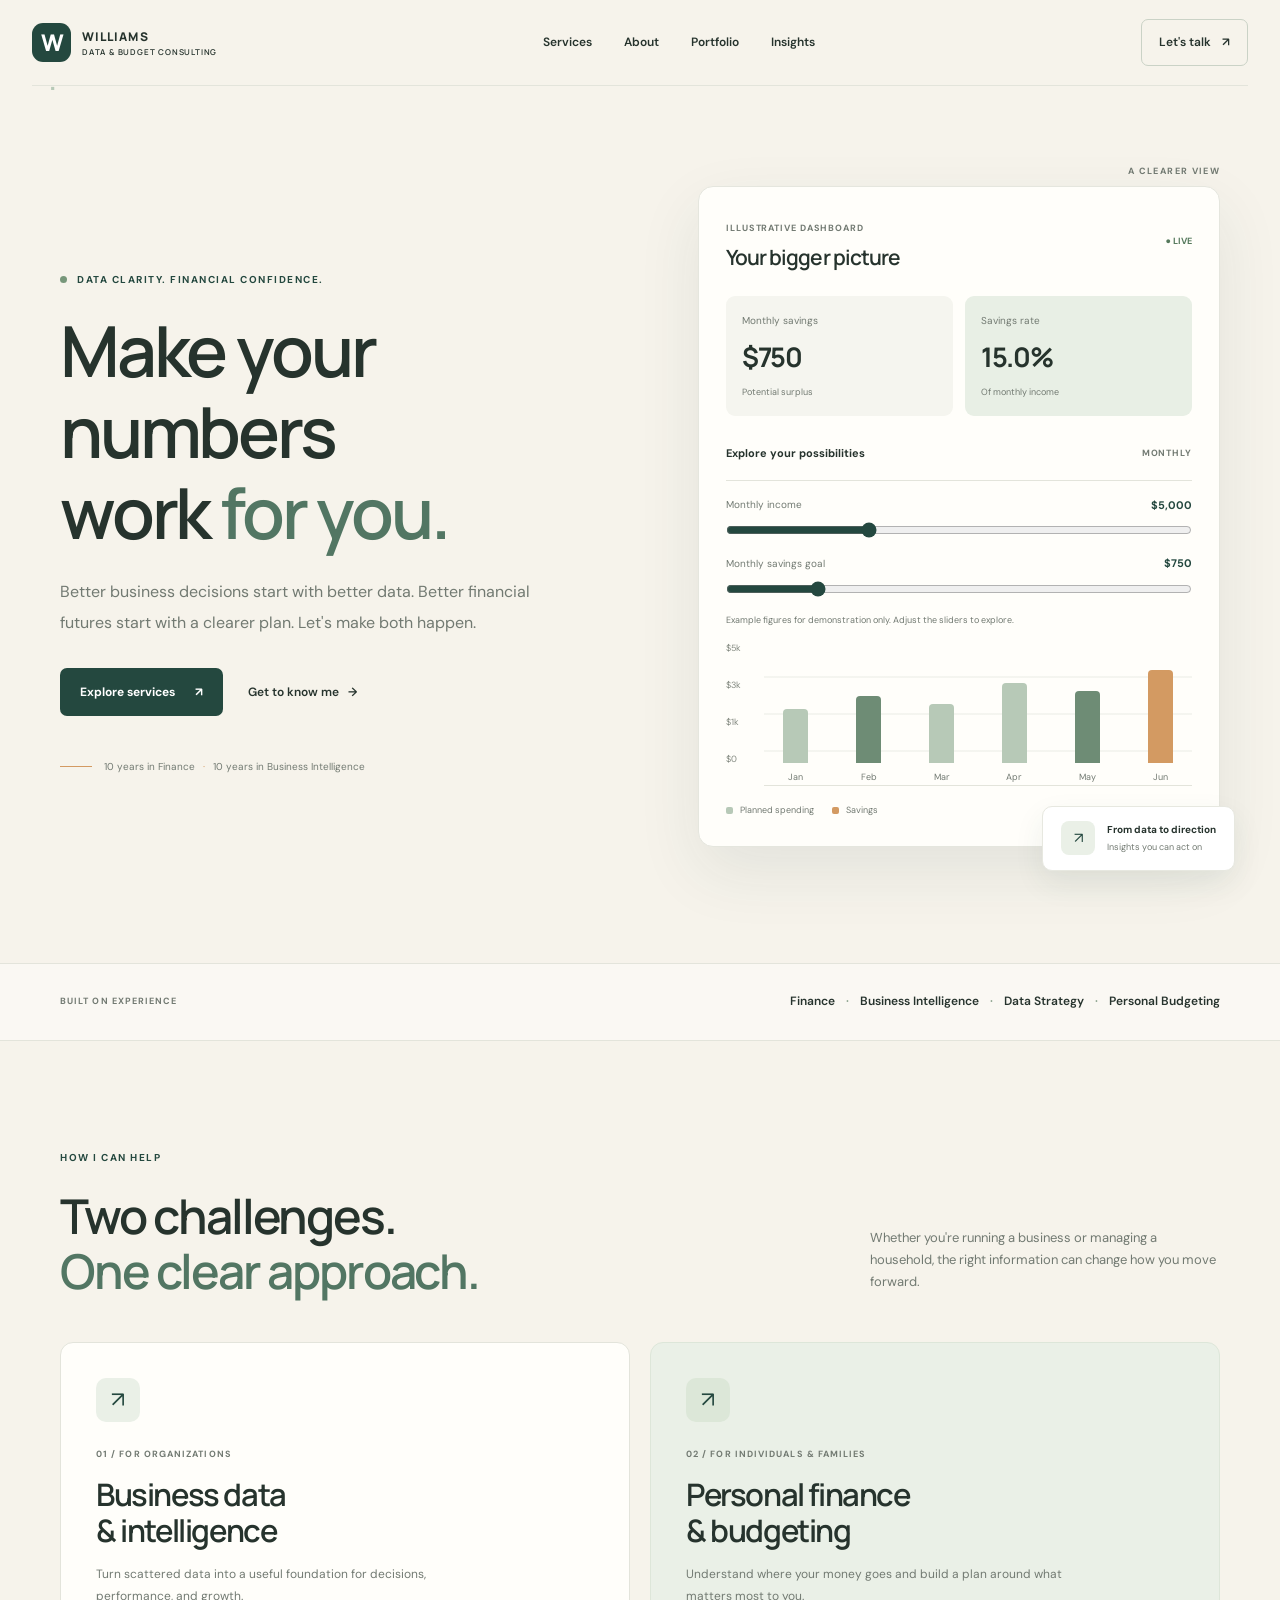
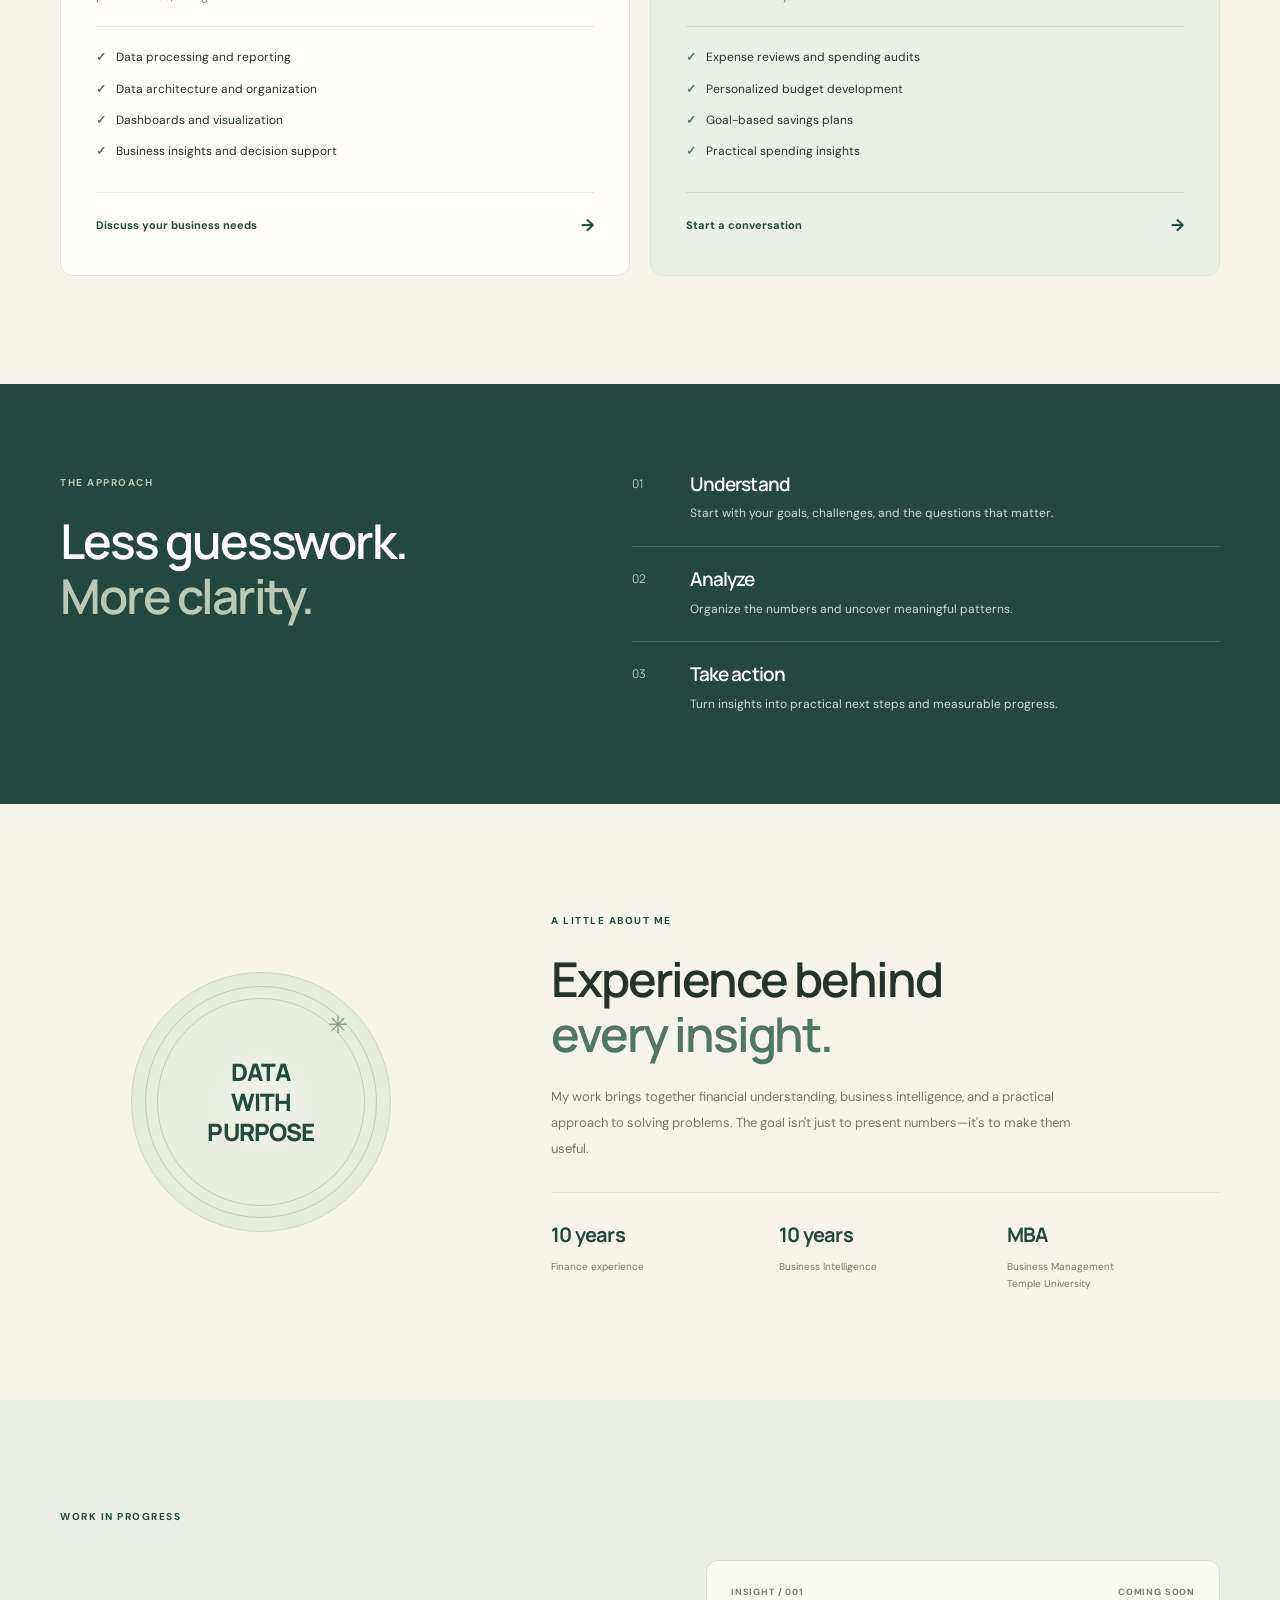
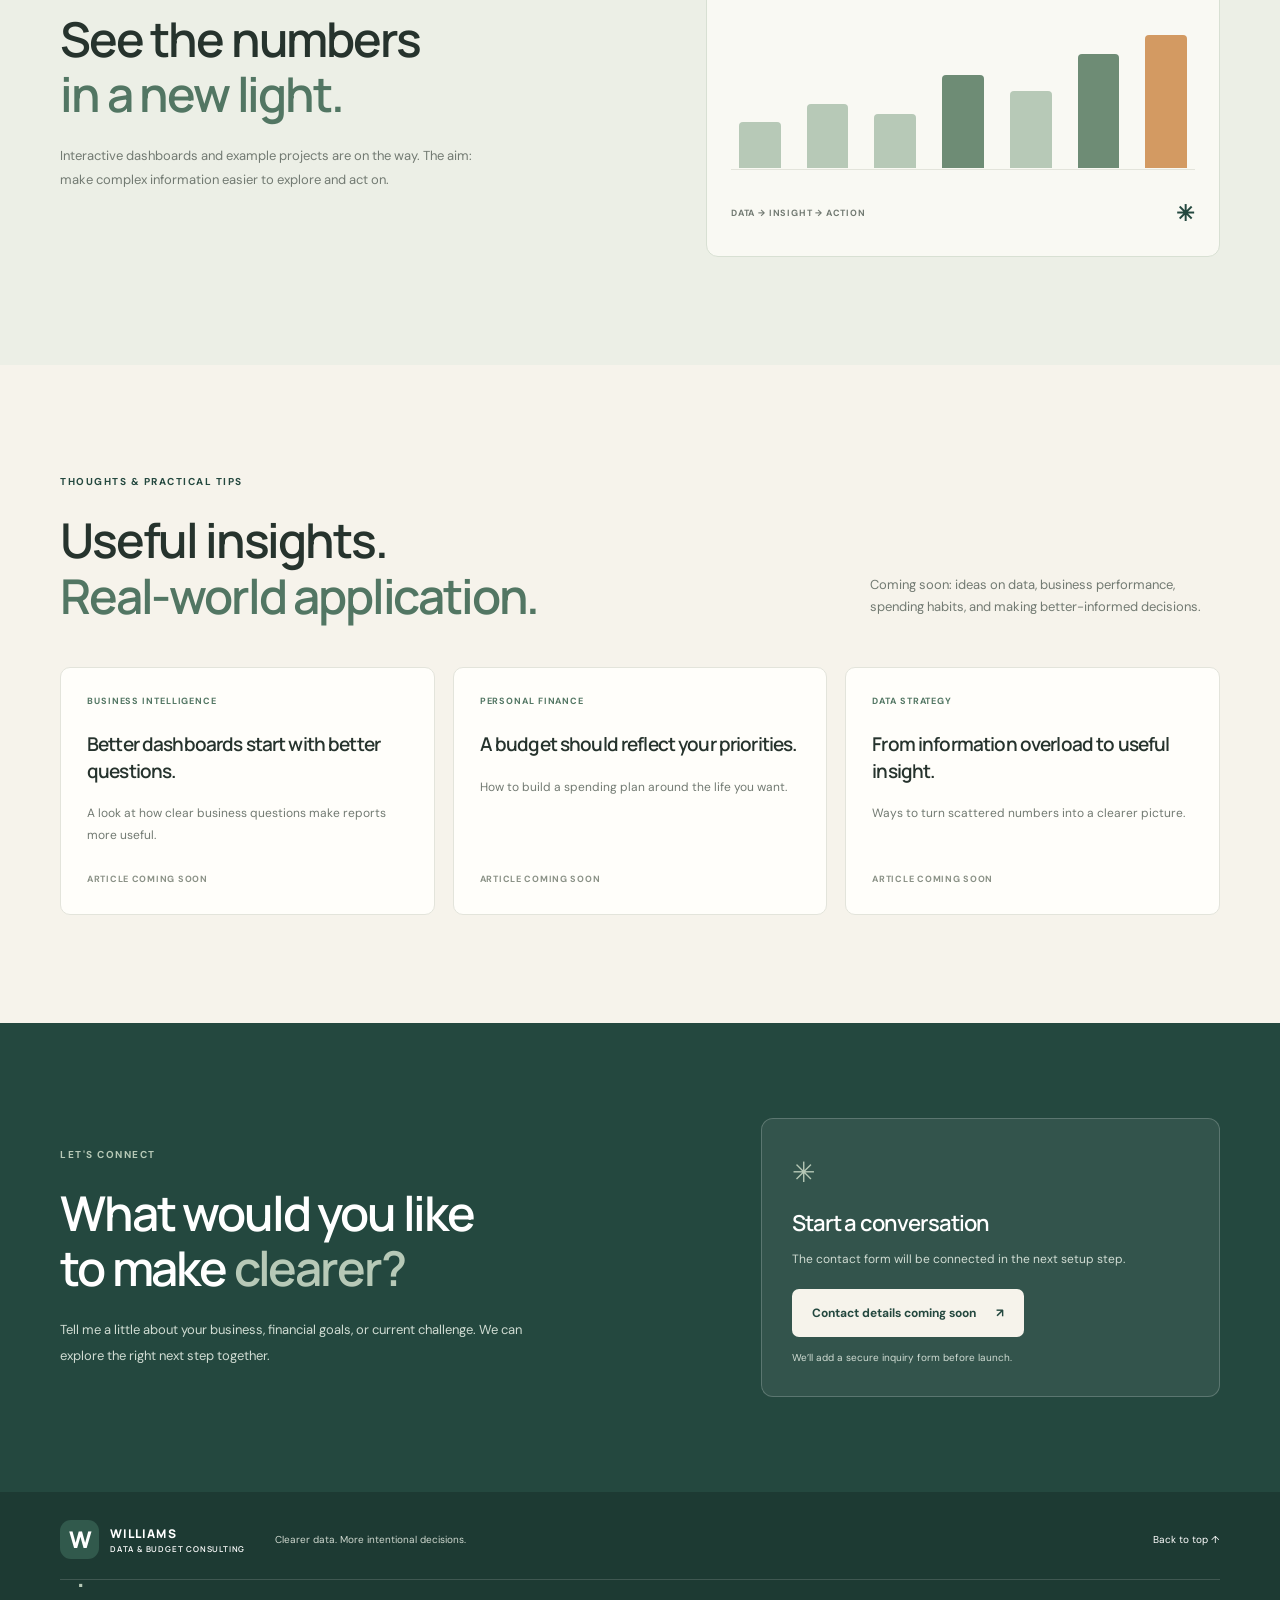
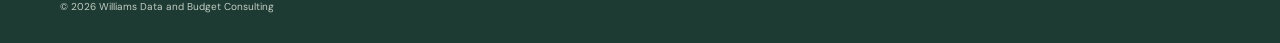
==== index.html @ 81a2f3aa "source repo import" ====
<!DOCTYPE html>
<html lang="en">
<head>
  <meta charset="UTF-8">
  <meta name="viewport" content="width=device-width, initial-scale=1.0">
  <meta name="description" content="Williams Data and Budget Consulting helps businesses turn data into better decisions and individuals build more intentional financial plans.">
  <title>Williams Data & Budget Consulting</title>
  <link rel="preconnect" href="https://fonts.googleapis.com">
  <link rel="preconnect" href="https://fonts.gstatic.com" crossorigin>
  <link href="https://fonts.googleapis.com/css2?family=DM+Sans:wght@400;500;600;700&family=Manrope:wght@400;500;600;700;800&display=swap" rel="stylesheet">
  <link rel="stylesheet" href="style.css">
  <script src="script.js" defer></script>
</head>
<body>
  <header class="site-header">
    <a class="brand" href="#home" aria-label="Williams Data and Budget Consulting home">
      <span class="brand-mark">W<span>.</span></span>
      <span class="brand-name">WILLIAMS <small>DATA & BUDGET CONSULTING</small></span>
    </a>

    <nav class="main-nav" aria-label="Main navigation">
      <a href="#services">Services</a>
      <a href="#about">About</a>
      <a href="#portfolio">Portfolio</a>
      <a href="#insights">Insights</a>
    </nav>

    <a class="nav-cta" href="#contact">Let's talk <span>↗</span></a>
  </header>

  <main>
    <section class="hero section-wrap" id="home">
      <div class="hero-copy">
        <div class="eyebrow"><span class="status-dot"></span> DATA CLARITY. FINANCIAL CONFIDENCE.</div>
        <h1>Make your numbers<br>work <span>for you.</span></h1>
        <p class="hero-description">
          Better business decisions start with better data.
          Better financial futures start with a clearer plan.
          Let's make both happen.
        </p>
        <div class="hero-actions">
          <a class="button button-primary" href="#services">Explore services <span>↗</span></a>
          <a class="text-link" href="#about">Get to know me <span>→</span></a>
        </div>
        <div class="hero-proof">
          <div class="proof-line"></div>
          <p>10 years in Finance <span>·</span> 10 years in Business Intelligence</p>
        </div>
      </div>

      <div class="hero-visual">
        <div class="visual-label">A CLEARER VIEW</div>
        <div class="dashboard-card">
          <div class="dashboard-top">
            <div>
              <span class="mini-label">ILLUSTRATIVE DASHBOARD</span>
              <h2>Your bigger picture</h2>
            </div>
            <span class="live-indicator">● LIVE</span>
          </div>

          <div class="metric-grid">
            <div class="metric">
              <span>Monthly savings</span>
              <strong id="savings-display">$750</strong>
              <small>Potential surplus</small>
            </div>
            <div class="metric metric-highlight">
              <span>Savings rate</span>
              <strong id="rate-display">15%</strong>
              <small>Of monthly income</small>
            </div>
          </div>

          <div class="chart-heading">
            <span>Explore your possibilities</span>
            <span class="chart-period">MONTHLY</span>
          </div>
          <div class="chart-area" aria-label="Illustrative monthly income allocation chart">
            <div class="chart-y-labels"><span>$5k</span><span>$3k</span><span>$1k</span><span>$0</span></div>
            <div class="chart-columns" id="chart-columns">
              <div class="chart-column"><span style="height:48%"></span><small>Jan</small></div>
              <div class="chart-column"><span style="height:62%"></span><small>Feb</small></div>
              <div class="chart-column"><span style="height:53%"></span><small>Mar</small></div>
              <div class="chart-column"><span style="height:77%"></span><small>Apr</small></div>
              <div class="chart-column"><span style="height:68%"></span><small>May</small></div>
              <div class="chart-column"><span style="height:91%"></span><small>Jun</small></div>
            </div>
          </div>

          <div class="dashboard-footer">
            <span><i class="legend-dot sage"></i> Planned spending</span>
            <span><i class="legend-dot amber"></i> Savings</span>
          </div>
        </div>
        <div class="floating-note"><span>↗</span><div><strong>From data to direction</strong><small>Insights you can act on</small></div></div>
      </div>
    </section>

    <section class="trust-strip">
      <div class="section-wrap trust-inner">
        <span>BUILT ON EXPERIENCE</span>
        <p>Finance <i>·</i> Business Intelligence <i>·</i> Data Strategy <i>·</i> Personal Budgeting</p>
      </div>
    </section>

    <section class="services section-wrap section-space" id="services">
      <div class="section-heading">
        <div>
          <div class="eyebrow">HOW I CAN HELP</div>
          <h2>Two challenges.<br><span>One clear approach.</span></h2>
        </div>
        <p>Whether you're running a business or managing a household, the right information can change how you move forward.</p>
      </div>

      <div class="service-grid">
        <article class="service-card business-card">
          <div class="service-icon">↗</div>
          <span class="card-kicker">01 / FOR ORGANIZATIONS</span>
          <h3>Business data<br>& intelligence</h3>
          <p>Turn scattered data into a useful foundation for decisions, performance, and growth.</p>
          <ul>
            <li>Data processing and reporting</li>
            <li>Data architecture and organization</li>
            <li>Dashboards and visualization</li>
            <li>Business insights and decision support</li>
          </ul>
          <a class="card-link" href="#contact">Discuss your business needs <span>→</span></a>
        </article>

        <article class="service-card personal-card">
          <div class="service-icon">↗</div>
          <span class="card-kicker">02 / FOR INDIVIDUALS & FAMILIES</span>
          <h3>Personal finance<br>& budgeting</h3>
          <p>Understand where your money goes and build a plan around what matters most to you.</p>
          <ul>
            <li>Expense reviews and spending audits</li>
            <li>Personalized budget development</li>
            <li>Goal-based savings plans</li>
            <li>Practical spending insights</li>
          </ul>
          <a class="card-link" href="#contact">Start a conversation <span>→</span></a>
        </article>
      </div>
    </section>

    <section class="approach-section">
      <div class="section-wrap approach-inner">
        <div>
          <div class="eyebrow">THE APPROACH</div>
          <h2>Less guesswork.<br><span>More clarity.</span></h2>
        </div>
        <div class="approach-steps">
          <div class="approach-step"><span>01</span><div><h3>Understand</h3><p>Start with your goals, challenges, and the questions that matter.</p></div></div>
          <div class="approach-step"><span>02</span><div><h3>Analyze</h3><p>Organize the numbers and uncover meaningful patterns.</p></div></div>
          <div class="approach-step"><span>03</span><div><h3>Take action</h3><p>Turn insights into practical next steps and measurable progress.</p></div></div>
        </div>
      </div>
    </section>

    <section class="about section-wrap section-space" id="about">
      <div class="about-stamp"><span>DATA<br>WITH<br>PURPOSE</span><i>✳</i></div>
      <div class="about-copy">
        <div class="eyebrow">A LITTLE ABOUT ME</div>
        <h2>Experience behind<br><span>every insight.</span></h2>
        <p>My work brings together financial understanding, business intelligence, and a practical approach to solving problems. The goal isn't just to present numbers—it's to make them useful.</p>
        <div class="credential-grid">
          <div><strong>10 years</strong><span>Finance experience</span></div>
          <div><strong>10 years</strong><span>Business Intelligence</span></div>
          <div><strong>MBA</strong><span>Business Management<br>Temple University</span></div>
        </div>
      </div>
    </section>

    <section class="portfolio section-wrap section-space" id="portfolio">
      <div class="eyebrow">WORK IN PROGRESS</div>
      <div class="portfolio-inner">
        <div><h2>See the numbers<br><span>in a new light.</span></h2><p>Interactive dashboards and example projects are on the way. The aim: make complex information easier to explore and act on.</p></div>
        <div class="portfolio-preview"><div class="preview-top"><span>INSIGHT / 001</span><span>COMING SOON</span></div><div class="preview-bars"><i></i><i></i><i></i><i></i><i></i><i></i><i></i></div><div class="preview-bottom"><span>DATA → INSIGHT → ACTION</span><span>✳</span></div></div>
      </div>
    </section>

    <section class="insights section-wrap section-space" id="insights">
      <div class="section-heading">
        <div><div class="eyebrow">THOUGHTS & PRACTICAL TIPS</div><h2>Useful insights.<br><span>Real-world application.</span></h2></div>
        <p>Coming soon: ideas on data, business performance, spending habits, and making better-informed decisions.</p>
      </div>
      <div class="insight-grid">
        <article><span>BUSINESS INTELLIGENCE</span><h3>Better dashboards start with better questions.</h3><p>A look at how clear business questions make reports more useful.</p><small>ARTICLE COMING SOON</small></article>
        <article><span>PERSONAL FINANCE</span><h3>A budget should reflect your priorities.</h3><p>How to build a spending plan around the life you want.</p><small>ARTICLE COMING SOON</small></article>
        <article><span>DATA STRATEGY</span><h3>From information overload to useful insight.</h3><p>Ways to turn scattered numbers into a clearer picture.</p><small>ARTICLE COMING SOON</small></article>
      </div>
    </section>

    <section class="contact-section" id="contact">
      <div class="section-wrap contact-inner">
        <div><div class="eyebrow">LET'S CONNECT</div><h2>What would you like<br>to make <span>clearer?</span></h2><p>Tell me a little about your business, financial goals, or current challenge. We can explore the right next step together.</p></div>
        <div class="contact-panel"><div class="contact-symbol">✳</div><h3>Start a conversation</h3><p>The contact form will be connected in the next setup step.</p><a class="button button-light" href="mailto:">Contact details coming soon <span>↗</span></a><small>We’ll add a secure inquiry form before launch.</small></div>
      </div>
    </section>
  </main>

  <footer class="site-footer">
    <a class="brand footer-brand" href="#home"><span class="brand-mark">W<span>.</span></span><span class="brand-name">WILLIAMS <small>DATA & BUDGET CONSULTING</small></span></a>
    <p>Clearer data. More intentional decisions.</p>
    <a href="#home">Back to top ↑</a>
    <small>© <span id="year"></span> Williams Data and Budget Consulting</small>
  </footer>
</body>
</html>
---- style.css ----
:root {
  --forest: #24483F;
  --ivory: #F6F3EB;
  --sage: #B7C9B7;
  --amber: #D39A62;
  --ink: #26332D;
  --muted: #727A72;
  --white: #FFFFFF;
  --line: #E3E4DB;
  --soft-sage: #EAF0E7;
  --font-body: "DM Sans", sans-serif;
  --font-heading: "Manrope", sans-serif;
}

* {
  box-sizing: border-box;
}

html {
  scroll-behavior: smooth;
  scroll-padding-top: 90px;
}

body {
  margin: 0;
  color: var(--ink);
  background: var(--ivory);
  font-family: var(--font-body);
  font-size: 15px;
  line-height: 1.7;
  -webkit-font-smoothing: antialiased;
}

a {
  color: inherit;
  text-decoration: none;
}

button, input, textarea {
  font: inherit;
}

a:focus-visible,
button:focus-visible {
  outline: 3px solid var(--amber);
  outline-offset: 4px;
}

.section-wrap {
  width: min(1160px, calc(100% - 64px));
  margin-inline: auto;
}

.section-space {
  padding-top: 108px;
  padding-bottom: 108px;
}

h1, h2, h3, p {
  margin-top: 0;
}

h1, h2, h3 {
  font-family: var(--font-heading);
  letter-spacing: -0.045em;
  line-height: 1.15;
}

h1 {
  font-size: clamp(46px, 5.5vw, 72px);
  font-weight: 600;
  margin-bottom: 24px;
}

h2 {
  font-size: clamp(34px, 4vw, 48px);
  font-weight: 600;
  margin-bottom: 22px;
}

h3 {
  font-size: 25px;
  font-weight: 600;
}

h1 span, h2 span {
  color: #527663;
}

.eyebrow {
  display: flex;
  align-items: center;
  gap: 10px;
  margin-bottom: 22px;
  color: var(--forest);
  font-size: 10px;
  font-weight: 700;
  letter-spacing: .15em;
}

.status-dot {
  width: 7px;
  height: 7px;
  border-radius: 50%;
  background: #77977A;
}

/* Header */

.site-header {
  width: min(1280px, calc(100% - 64px));
  min-height: 86px;
  margin: auto;
  display: flex;
  align-items: center;
  justify-content: space-between;
  gap: 24px;
  border-bottom: 1px solid var(--line);
}

.brand {
  display: inline-flex;
  align-items: center;
  gap: 11px;
  flex-shrink: 0;
}

.brand-mark {
  display: grid;
  place-items: center;
  width: 39px;
  height: 39px;
  background: var(--forest);
  border-radius: 11px;
  color: white;
  font-family: var(--font-heading);
  font-size: 23px;
  font-weight: 800;
  letter-spacing: -2px;
}

.brand-mark span {
  color: var(--sage);
}

.brand-name {
  display: block;
  font-family: var(--font-heading);
  font-size: 12px;
  font-weight: 800;
  letter-spacing: .09em;
  line-height: 1.6;
}

.brand-name small {
  display: block;
  font-size: 8px;
  font-weight: 600;
  letter-spacing: .1em;
}

.main-nav {
  display: flex;
  align-items: center;
  gap: 32px;
}

.main-nav a,
.nav-cta {
  font-size: 12px;
  font-weight: 600;
  transition: color .2s ease;
}

.main-nav a:hover,
.text-link:hover {
  color: #527663;
}

.nav-cta {
  padding: 12px 17px;
  border: 1px solid #CAD2C6;
  border-radius: 7px;
  white-space: nowrap;
}

.nav-cta span {
  margin-left: 8px;
}

/* Hero */

.hero {
  display: grid;
  grid-template-columns: 1fr 1fr;
  align-items: center;
  gap: 72px;
  padding-top: 78px;
  padding-bottom: 92px;
}

.hero-copy {
  padding-top: 12px;
}

.hero-description {
  max-width: 470px;
  margin-bottom: 30px;
  color: var(--muted);
  font-size: 16px;
  line-height: 1.9;
}

.hero-actions {
  display: flex;
  align-items: center;
  flex-wrap: wrap;
  gap: 25px;
}

.button {
  display: inline-flex;
  align-items: center;
  justify-content: center;
  gap: 20px;
  padding: 14px 20px;
  border-radius: 7px;
  font-size: 12px;
  font-weight: 700;
  transition: transform .2s ease, background .2s ease;
}

.button:hover {
  transform: translateY(-2px);
}

.button-primary {
  color: white;
  background: var(--forest);
}

.button-primary:hover {
  background: #315D50;
}

.text-link {
  font-size: 12px;
  font-weight: 600;
}

.text-link span {
  margin-left: 6px;
}

.hero-proof {
  display: flex;
  align-items: center;
  gap: 12px;
  margin-top: 42px;
}

.proof-line {
  width: 32px;
  height: 1px;
  background: var(--amber);
}

.hero-proof p {
  margin: 0;
  color: var(--muted);
  font-size: 10px;
}

.hero-proof p span {
  padding-inline: 5px;
  color: var(--amber);
}

/* Dashboard visual */

.hero-visual {
  position: relative;
  padding: 22px 0 24px 22px;
}

.visual-label {
  position: absolute;
  top: 0;
  right: 0;
  color: var(--muted);
  font-size: 9px;
  font-weight: 700;
  letter-spacing: .15em;
}

.dashboard-card {
  position: relative;
  padding: 27px;
  border: 1px solid #E5E6DE;
  border-radius: 15px;
  background: #FFFEFA;
  box-shadow: 0 24px 65px rgba(36, 72, 63, .09);
}

.dashboard-top,
.chart-heading,
.dashboard-footer {
  display: flex;
  align-items: center;
  justify-content: space-between;
  gap: 12px;
}

.mini-label,
.chart-period {
  color: var(--muted);
  font-size: 9px;
  font-weight: 700;
  letter-spacing: .1em;
}

.dashboard-top h2 {
  margin: 5px 0 0;
  font-size: 21px;
}

.live-indicator {
  color: #54785B;
  font-size: 9px;
  font-weight: 700;
}

.metric-grid {
  display: grid;
  grid-template-columns: 1fr 1fr;
  gap: 12px;
  margin-top: 27px;
}

.metric {
  display: flex;
  flex-direction: column;
  gap: 5px;
  padding: 16px;
  border-radius: 9px;
  background: #F5F5EF;
}

.metric span {
  color: var(--muted);
  font-size: 10px;
}

.metric strong {
  font-family: var(--font-heading);
  font-size: 27px;
  letter-spacing: -.05em;
}

.metric small {
  color: var(--muted);
  font-size: 9px;
}

.metric-highlight {
  background: #E8EFE5;
}

.chart-heading {
  margin-top: 28px;
  font-size: 11px;
  font-weight: 700;
}

.chart-area {
  display: grid;
  grid-template-columns: 28px 1fr;
  gap: 10px;
  height: 145px;
  margin-top: 14px;
}

.chart-y-labels {
  display: flex;
  flex-direction: column;
  justify-content: space-between;
  padding-bottom: 19px;
  color: #858B82;
  font-size: 9px;
}

.chart-columns {
  display: flex;
  align-items: stretch;
  justify-content: space-between;
  gap: 9px;
  padding: 5px 0 0;
  border-bottom: 1px solid var(--line);
  background: repeating-linear-gradient(
    to bottom,
    transparent 0,
    transparent 35px,
    #EAECE5 36px,
    transparent 37px
  );
}

.chart-column {
  display: flex;
  flex: 1;
  flex-direction: column;
  align-items: center;
  justify-content: flex-end;
  min-width: 0;
  gap: 7px;
}

.chart-column > span {
  display: block;
  width: 100%;
  max-width: 25px;
  border-radius: 4px 4px 0 0;
  background: #B7C9B7;
  transition: height .35s ease, background .25s ease;
}

.chart-column:nth-child(3n + 2) > span {
  background: #6E8C75;
}

.chart-column small {
  color: var(--muted);
  font-size: 9px;
}

.dashboard-footer {
  justify-content: flex-start;
  flex-wrap: wrap;
  gap: 18px;
  margin-top: 17px;
  color: var(--muted);
  font-size: 9px;
}

.dashboard-footer span {
  display: inline-flex;
  align-items: center;
  gap: 7px;
}

.legend-dot {
  width: 7px;
  height: 7px;
  border-radius: 2px;
}

.legend-dot.sage {
  background: #B7C9B7;
}

.legend-dot.amber {
  background: var(--amber);
}

.floating-note {
  position: absolute;
  right: -15px;
  bottom: 0;
  display: flex;
  align-items: center;
  gap: 12px;
  padding: 14px 18px;
  border: 1px solid #E7E8E0;
  border-radius: 10px;
  background: white;
  box-shadow: 0 12px 30px rgba(36, 72, 63, .08);
}

.floating-note > span {
  display: grid;
  place-items: center;
  width: 34px;
  height: 34px;
  border-radius: 8px;
  background: var(--soft-sage);
  color: var(--forest);
}

.floating-note strong,
.floating-note small {
  display: block;
}

.floating-note strong {
  font-size: 10px;
}

.floating-note small {
  margin-top: 2px;
  color: var(--muted);
  font-size: 9px;
}

/* Trust strip */

.trust-strip {
  border-block: 1px solid var(--line);
  background: rgba(255, 255, 255, .4);
}

.trust-inner {
  display: flex;
  align-items: center;
  justify-content: space-between;
  gap: 24px;
  min-height: 76px;
}

.trust-inner > span {
  color: var(--muted);
  font-size: 9px;
  font-weight: 700;
  letter-spacing: .12em;
  white-space: nowrap;
}

.trust-inner p {
  margin: 0;
  font-size: 12px;
  font-weight: 600;
}

.trust-inner i {
  padding-inline: 8px;
  color: #7B967F;
  font-style: normal;
}

/* Services */

.section-heading {
  display: flex;
  align-items: flex-end;
  justify-content: space-between;
  gap: 48px;
  margin-bottom: 44px;
}

.section-heading h2 {
  margin-bottom: 0;
}

.section-heading > p {
  max-width: 350px;
  margin-bottom: 5px;
  color: var(--muted);
  font-size: 13px;
}

.service-grid {
  display: grid;
  grid-template-columns: 1fr 1fr;
  gap: 20px;
}

.service-card {
  display: flex;
  flex-direction: column;
  align-items: flex-start;
  padding: 35px;
  border: 1px solid var(--line);
  border-radius: 13px;
  background: #FFFEFA;
  transition: transform .25s ease, box-shadow .25s ease;
}

.service-card:hover {
  transform: translateY(-4px);
  box-shadow: 0 15px 35px rgba(36, 72, 63, .06);
}

.personal-card {
  background: #EAF0E7;
  border-color: #DDE6D9;
}

.service-icon {
  display: grid;
  place-items: center;
  width: 44px;
  height: 44px;
  margin-bottom: 25px;
  border-radius: 10px;
  background: var(--soft-sage);
  color: var(--forest);
  font-size: 22px;
}

.personal-card .service-icon {
  background: #DCE7D8;
}

.card-kicker {
  margin-bottom: 15px;
  color: var(--muted);
  font-size: 9px;
  font-weight: 700;
  letter-spacing: .12em;
}

.service-card h3 {
  margin-bottom: 14px;
  font-size: 31px;
}

.service-card > p {
  max-width: 400px;
  margin-bottom: 18px;
  color: var(--muted);
  font-size: 12px;
  line-height: 1.9;
}

.service-card ul {
  display: grid;
  gap: 11px;
  width: 100%;
  margin: 0 0 30px;
  padding: 20px 0 0;
  border-top: 1px solid rgba(36, 72, 63, .12);
  list-style: none;
}

.service-card li {
  display: flex;
  gap: 10px;
  font-size: 12px;
}

.service-card li::before {
  content: "✓";
  color: #527663;
  font-weight: 700;
}

.card-link {
  display: flex;
  align-items: center;
  justify-content: space-between;
  gap: 20px;
  width: 100%;
  margin-top: auto;
  padding-top: 18px;
  border-top: 1px solid rgba(36, 72, 63, .12);
  color: var(--forest);
  font-size: 11px;
  font-weight: 700;
}

.card-link span {
  font-size: 17px;
  transition: transform .2s ease;
}

.card-link:hover span {
  transform: translateX(4px);
}

/* Approach */

.approach-section {
  background: var(--forest);
  color: white;
}

.approach-inner {
  display: grid;
  grid-template-columns: .9fr 1.1fr;
  align-items: start;
  gap: 90px;
  padding-top: 90px;
  padding-bottom: 90px;
}

.approach-section .eyebrow {
  color: var(--sage);
}

.approach-section h2 span {
  color: var(--sage);
}

.approach-steps {
  display: grid;
  gap: 0;
}

.approach-step {
  display: grid;
  grid-template-columns: 42px 1fr;
  gap: 16px;
  padding: 22px 0;
  border-bottom: 1px solid rgba(255, 255, 255, .17);
}

.approach-step:first-child {
  padding-top: 0;
}

.approach-step:last-child {
  padding-bottom: 0;
  border-bottom: 0;
}

.approach-step > span {
  color: var(--sage);
  font-family: var(--font-heading);
  font-size: 12px;
}

.approach-step h3 {
  margin-bottom: 8px;
  font-size: 19px;
}

.approach-step p {
  max-width: 400px;
  margin-bottom: 0;
  color: #D0DCD3;
  font-size: 12px;
}

/* About */

.about {
  display: grid;
  grid-template-columns: .75fr 1.25fr;
  align-items: center;
  gap: 90px;
}

.about-stamp {
  position: relative;
  display: grid;
  place-items: center;
  justify-self: center;
  width: min(260px, 100%);
  aspect-ratio: 1;
  border: 1px solid #CCD6C9;
  border-radius: 50%;
  background: radial-gradient(circle, #EEF1E8 0%, #E5EBDD 65%, #DDE6D8 100%);
}

.about-stamp::before,
.about-stamp::after {
  position: absolute;
  content: "";
  border: 1px solid rgba(36, 72, 63, .2);
  border-radius: 50%;
}

.about-stamp::before {
  inset: 13px;
}

.about-stamp::after {
  inset: 25px;
}

.about-stamp > span {
  z-index: 1;
  color: var(--forest);
  font-family: var(--font-heading);
  font-size: 24px;
  font-weight: 800;
  line-height: 1.25;
  letter-spacing: -.04em;
  text-align: center;
}

.about-stamp > i {
  position: absolute;
  top: 32px;
  right: 42px;
  color: #819B7F;
  font-size: 24px;
  font-style: normal;
}

.about-copy > p {
  max-width: 560px;
  margin-bottom: 30px;
  color: var(--muted);
  font-size: 13px;
  line-height: 2;
}

.credential-grid {
  display: grid;
  grid-template-columns: repeat(3, 1fr);
  gap: 15px;
  padding-top: 25px;
  border-top: 1px solid var(--line);
}

.credential-grid > div {
  display: flex;
  flex-direction: column;
  gap: 6px;
}

.credential-grid strong {
  color: var(--forest);
  font-family: var(--font-heading);
  font-size: 20px;
  letter-spacing: -.04em;
}

.credential-grid span {
  color: var(--muted);
  font-size: 10px;
  line-height: 1.7;
}

/* Portfolio */

.portfolio {
  background: #ECEFE6;
  width: 100%;
  padding-inline: max(32px, calc((100% - 1160px) / 2));
}

.portfolio > .eyebrow {
  margin-bottom: 35px;
}

.portfolio-inner {
  display: grid;
  grid-template-columns: 1fr .9fr;
  align-items: center;
  gap: 75px;
}

.portfolio-inner p {
  max-width: 430px;
  color: var(--muted);
  font-size: 13px;
  line-height: 1.9;
}

.portfolio-preview {
  padding: 24px;
  border: 1px solid #D8E0D3;
  border-radius: 12px;
  background: #F9F9F3;
}

.preview-top,
.preview-bottom {
  display: flex;
  align-items: center;
  justify-content: space-between;
  gap: 10px;
  color: var(--muted);
  font-size: 9px;
  font-weight: 700;
  letter-spacing: .09em;
}

.preview-bars {
  display: flex;
  align-items: flex-end;
  justify-content: space-around;
  gap: 10px;
  height: 145px;
  margin: 25px 0;
  padding-bottom: 1px;
  border-bottom: 1px solid var(--line);
}

.preview-bars i {
  width: 9%;
  border-radius: 4px 4px 0 0;
  background: #B7C9B7;
}

.preview-bars i:nth-child(1) { height: 32%; }
.preview-bars i:nth-child(2) { height: 45%; }
.preview-bars i:nth-child(3) { height: 38%; }
.preview-bars i:nth-child(4) { height: 65%; background: #6E8C75; }
.preview-bars i:nth-child(5) { height: 54%; }
.preview-bars i:nth-child(6) { height: 80%; background: #6E8C75; }
.preview-bars i:nth-child(7) { height: 93%; background: var(--amber); }

.preview-bottom > span:last-child {
  color: var(--forest);
  font-size: 22px;
}

/* Insights */

.insight-grid {
  display: grid;
  grid-template-columns: repeat(3, 1fr);
  gap: 18px;
}

.insight-grid article {
  display: flex;
  flex-direction: column;
  min-height: 245px;
  padding: 26px;
  border: 1px solid var(--line);
  border-radius: 10px;
  background: #FFFEFA;
}

.insight-grid article > span {
  margin-bottom: 22px;
  color: #527663;
  font-size: 9px;
  font-weight: 700;
  letter-spacing: .1em;
}

.insight-grid h3 {
  font-size: 19px;
  line-height: 1.4;
}

.insight-grid p {
  color: var(--muted);
  font-size: 12px;
  line-height: 1.8;
}

.insight-grid article > small {
  margin-top: auto;
  padding-top: 14px;
  color: #8A9186;
  font-size: 9px;
  font-weight: 700;
  letter-spacing: .08em;
}

/* Contact */

.contact-section {
  background: var(--forest);
  color: white;
}

.contact-inner {
  display: grid;
  grid-template-columns: 1fr .75fr;
  align-items: center;
  gap: 90px;
  padding-top: 95px;
  padding-bottom: 95px;
}

.contact-inner .eyebrow {
  color: var(--sage);
}

.contact-inner h2 span {
  color: var(--sage);
}

.contact-inner > div:first-child > p {
  max-width: 470px;
  margin-bottom: 0;
  color: #D0DCD3;
  font-size: 13px;
  line-height: 2;
}

.contact-panel {
  padding: 30px;
  border: 1px solid rgba(255, 255, 255, .2);
  border-radius: 12px;
  background: rgba(255, 255, 255, .07);
}

.contact-symbol {
  margin-bottom: 15px;
  color: var(--sage);
  font-size: 28px;
}

.contact-panel h3 {
  margin-bottom: 12px;
  font-size: 22px;
}

.contact-panel p,
.contact-panel small {
  color: #D0DCD3;
  font-size: 12px;
}

.button-light {
  margin: 8px 0 12px;
  background: var(--ivory);
  color: var(--forest);
}

.button-light:hover {
  background: white;
}

.contact-panel small {
  display: block;
  font-size: 10px;
}

/* Footer */

.site-footer {
  display: flex;
  align-items: center;
  flex-wrap: wrap;
  gap: 20px;
  padding: 28px max(32px, calc((100% - 1160px) / 2));
  background: #1D3A33;
  color: white;
}

.footer-brand .brand-mark {
  background: #31594C;
}

.site-footer > p {
  margin: 0 auto 0 10px;
  color: #CFD8CF;
  font-size: 10px;
}

.site-footer > a:not(.brand) {
  font-size: 10px;
}

.site-footer > small {
  width: 100%;
  padding-top: 18px;
  border-top: 1px solid rgba(255, 255, 255, .15);
  color: #C1CEC3;
  font-size: 10px;
}

/* Responsive layouts */

@media (max-width: 950px) {
  .hero {
    gap: 36px;
  }

  .main-nav {
    gap: 17px;
  }

  .about,
  .approach-inner,
  .contact-inner {
    gap: 45px;
  }

  .trust-inner {
    align-items: flex-start;
    flex-direction: column;
    justify-content: center;
    gap: 6px;
    padding-block: 18px;
  }
}

@media (max-width: 700px) {
  .section-wrap,
  .site-header {
    width: calc(100% - 36px);
  }

  .section-space {
    padding-top: 72px;
    padding-bottom: 72px;
  }

  .site-header {
    min-height: 75px;
    flex-wrap: wrap;
    padding-block: 13px;
    gap: 12px;
  }

  .brand-name {
    font-size: 10px;
  }

  .brand-name small {
    font-size: 7px;
  }

  .brand-mark {
    width: 35px;
    height: 35px;
  }

  .main-nav {
    order: 3;
    width: 100%;
    justify-content: space-between;
    gap: 8px;
    padding-top: 10px;
    border-top: 1px solid var(--line);
  }

  .main-nav a {
    font-size: 10px;
  }

  .nav-cta {
    padding: 9px 11px;
    font-size: 10px;
  }

  .hero {
    grid-template-columns: 1fr;
    gap: 48px;
    padding-top: 65px;
    padding-bottom: 70px;
  }

  h1 {
    font-size: clamp(42px, 10vw, 60px);
  }

  .hero-description {
    font-size: 14px;
  }

  .hero-visual {
    padding-left: 0;
    padding-right: 8px;
  }

  .floating-note {
    right: -5px;
  }

  .section-heading {
    align-items: flex-start;
    flex-direction: column;
    gap: 18px;
  }

  .section-heading > p {
    max-width: 480px;
  }

  .service-grid,
  .approach-inner,
  .about,
  .portfolio-inner,
  .contact-inner {
    grid-template-columns: 1fr;
  }

  .service-card {
    padding: 27px;
  }

  .approach-inner,
  .contact-inner {
    padding-top: 72px;
    padding-bottom: 72px;
  }

  .about {
    gap: 40px;
  }

  .about-stamp {
    width: 200px;
  }

  .about-stamp > span {
    font-size: 20px;
  }

  .portfolio {
    padding-inline: 18px;
  }

  .portfolio-inner {
    gap: 30px;
  }

  .insight-grid {
    grid-template-columns: 1fr;
  }

  .insight-grid article {
    min-height: 220px;
  }

  .contact-inner {
    gap: 35px;
  }

  .site-footer {
    padding-inline: 18px;
  }

  .site-footer > p {
    width: 100%;
    margin: 0;
  }
}

@media (max-width: 390px) {
  .brand {
    gap: 7px;
  }

  .brand-name {
    font-size: 9px;
  }

  .brand-name small {
    font-size: 6px;
  }

  .hero-proof p {
    font-size: 9px;
  }

  .dashboard-card {
    padding: 17px;
  }

  .metric {
    padding: 12px;
  }

  .metric strong {
    font-size: 23px;
  }

  .service-card h3 {
    font-size: 27px;
  }

  .credential-grid {
    grid-template-columns: 1fr;
    gap: 20px;
  }

  .credential-grid > div {
    flex-direction: row;
    align-items: baseline;
    justify-content: space-between;
    gap: 10px;
  }
}

@media (prefers-reduced-motion: reduce) {
  html {
    scroll-behavior: auto;
  }

  *, *::before, *::after {
    transition-duration: .01ms !important;
    animation-duration: .01ms !important;
    animation-iteration-count: 1 !important;
  }
}


/* Interactive dashboard controls */

.dashboard-controls {
  display: grid;
  gap: 13px;
  margin-top: 17px;
  padding-top: 15px;
  border-top: 1px solid var(--line);
}

.dashboard-control {
  display: grid;
  grid-template-columns: 1fr auto;
  align-items: center;
  gap: 5px 12px;
  color: var(--muted);
  font-size: 10px;
}

.dashboard-control strong {
  color: var(--forest);
  font-size: 11px;
}

.dashboard-control input {
  grid-column: 1 / -1;
  width: 100%;
  margin: 3px 0;
  accent-color: var(--forest);
  cursor: pointer;
}

.dashboard-disclaimer {
  margin: 0;
  color: var(--muted);
  font-size: 9px;
  line-height: 1.6;
}

@media (max-width: 390px) {
  .dashboard-control {
    font-size: 9px;
  }
}
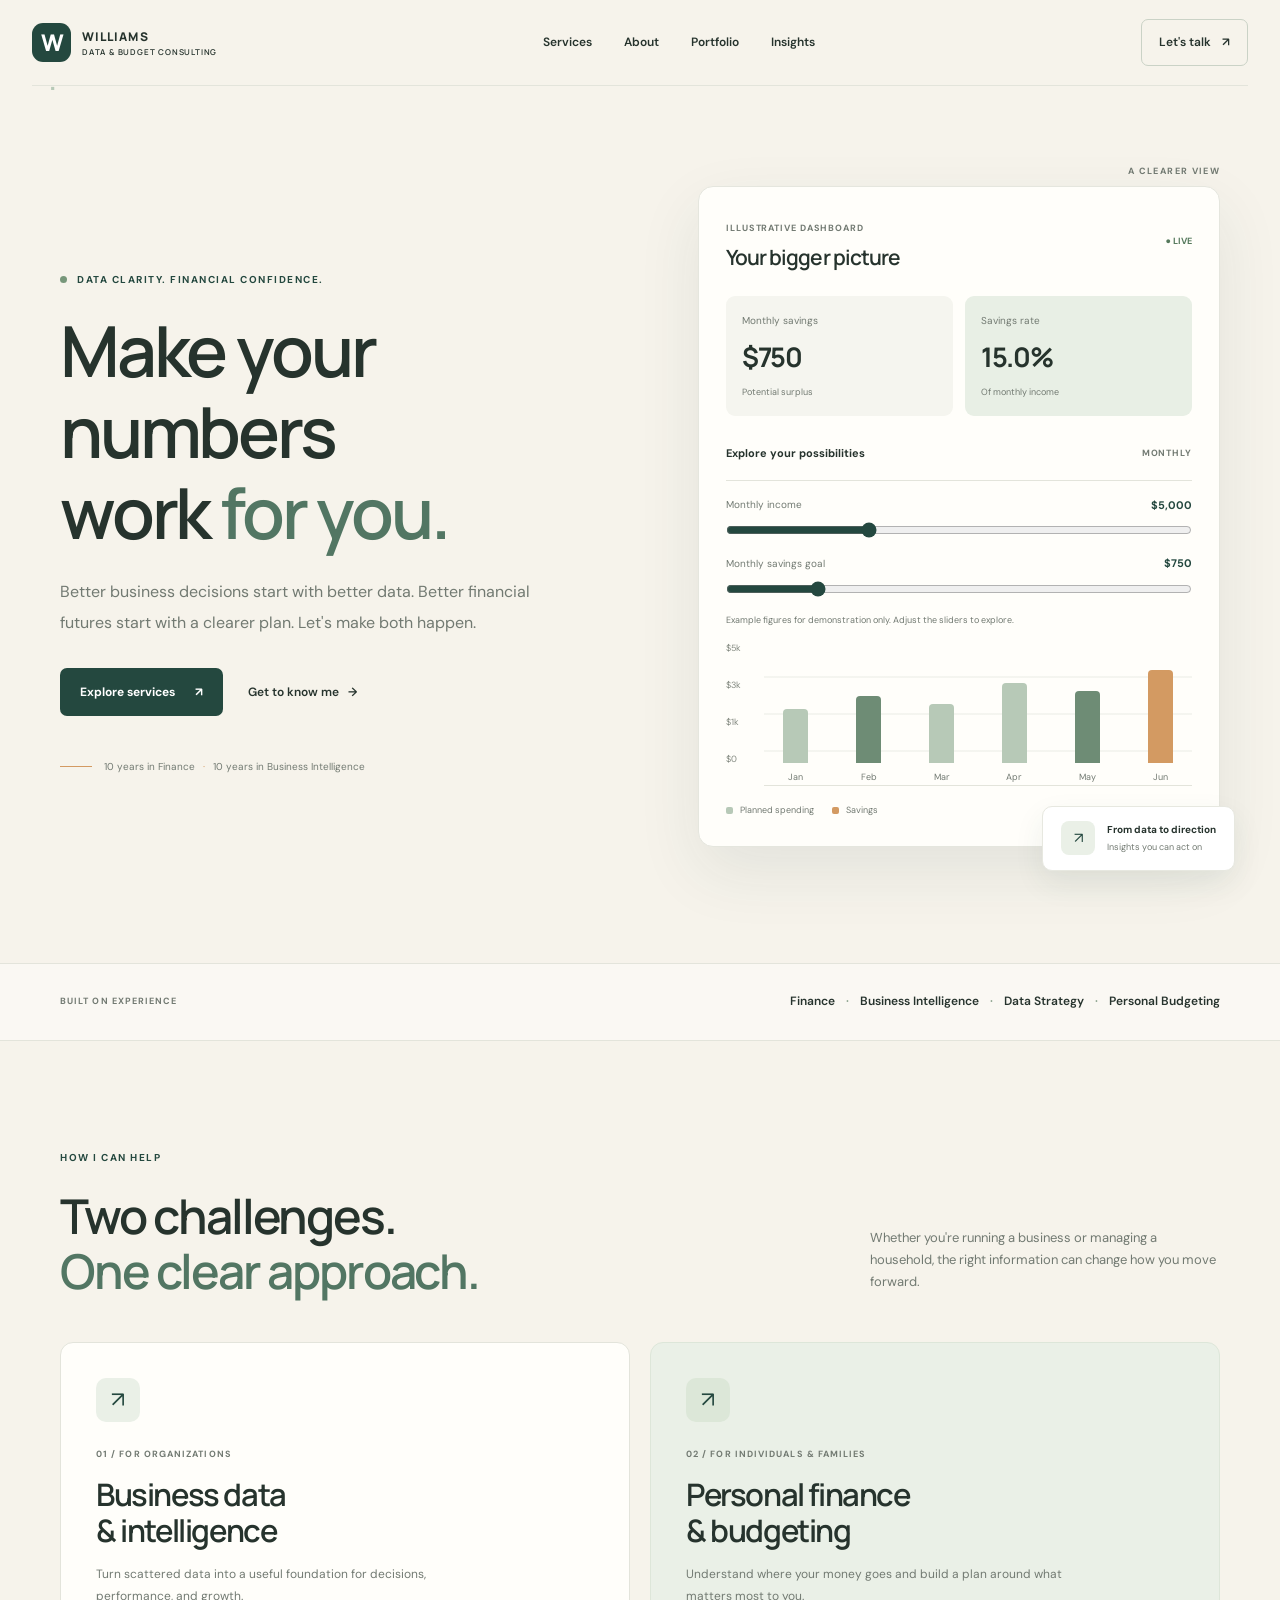
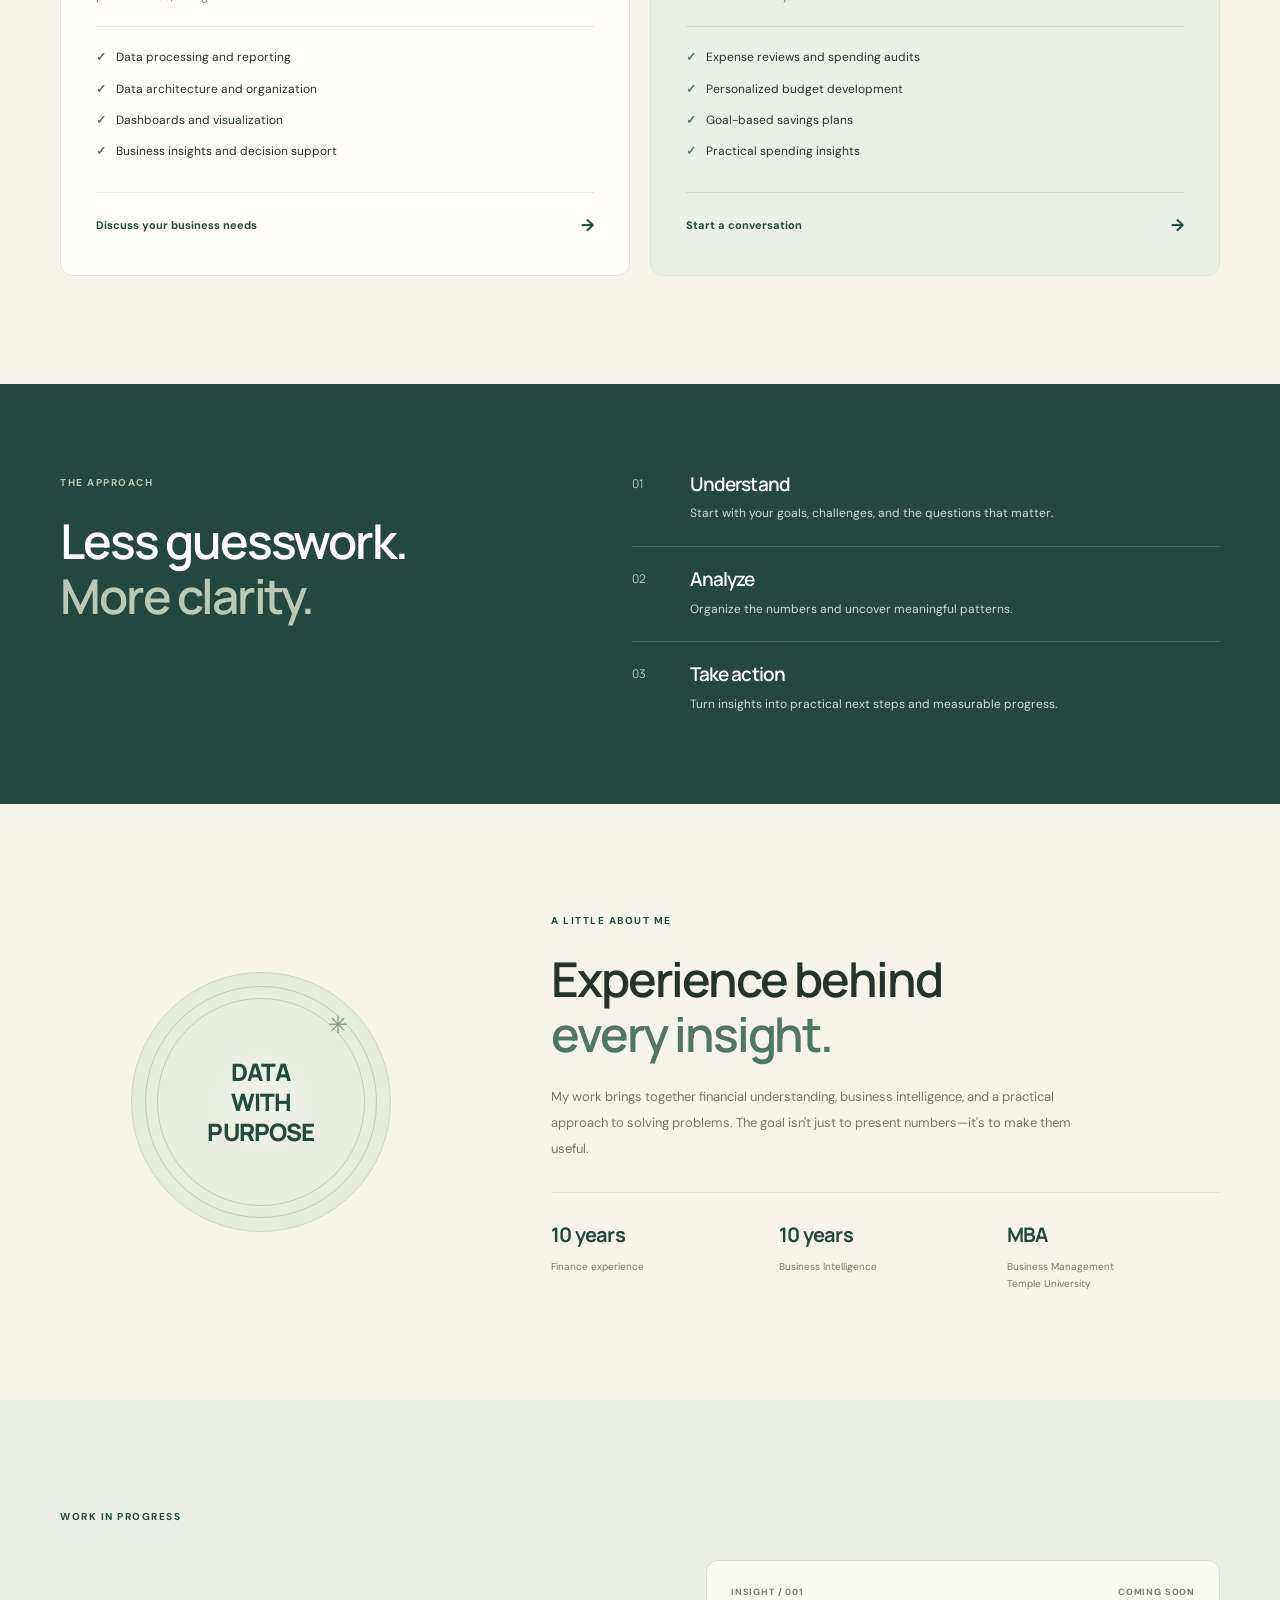
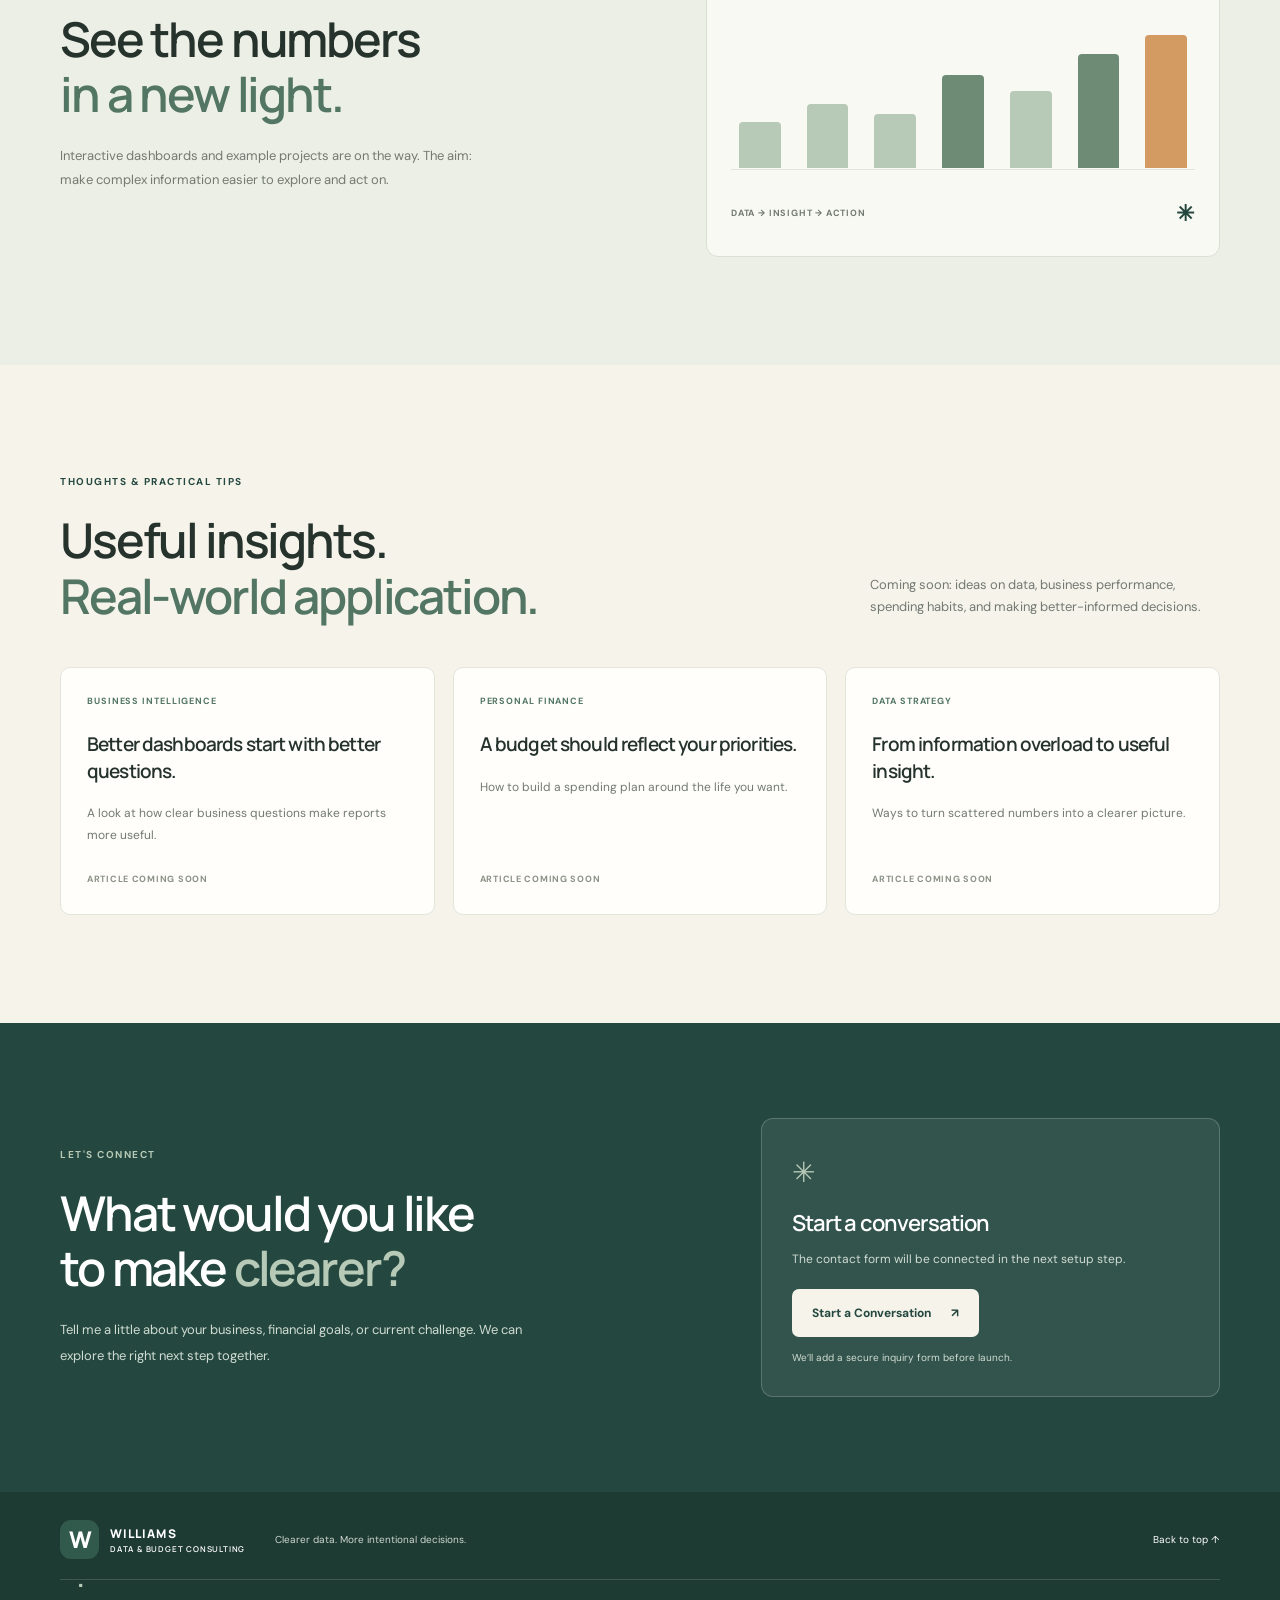
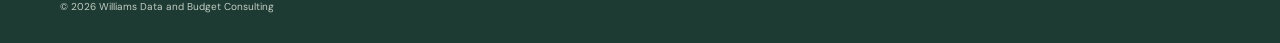
==== commit 0e36ce8b: "Update index.html" ====
--- a/index.html
+++ b/index.html
@@ -196,7 +196,7 @@
     <section class="contact-section" id="contact">
       <div class="section-wrap contact-inner">
         <div><div class="eyebrow">LET'S CONNECT</div><h2>What would you like<br>to make <span>clearer?</span></h2><p>Tell me a little about your business, financial goals, or current challenge. We can explore the right next step together.</p></div>
-        <div class="contact-panel"><div class="contact-symbol">✳</div><h3>Start a conversation</h3><p>The contact form will be connected in the next setup step.</p><a class="button button-light" href="mailto:">Contact details coming soon <span>↗</span></a><small>We’ll add a secure inquiry form before launch.</small></div>
+        <div class="contact-panel"><div class="contact-symbol">✳</div><h3>Start a conversation</h3><p>The contact form will be connected in the next setup step.</p><a class="button button-light" href="mailto:freebydesignchannel@gmail.com?subject=Consulting%20Inquiry">Start a Conversation <span>↗</span></a><small>We’ll add a secure inquiry form before launch.</small></div>
       </div>
     </section>
   </main>
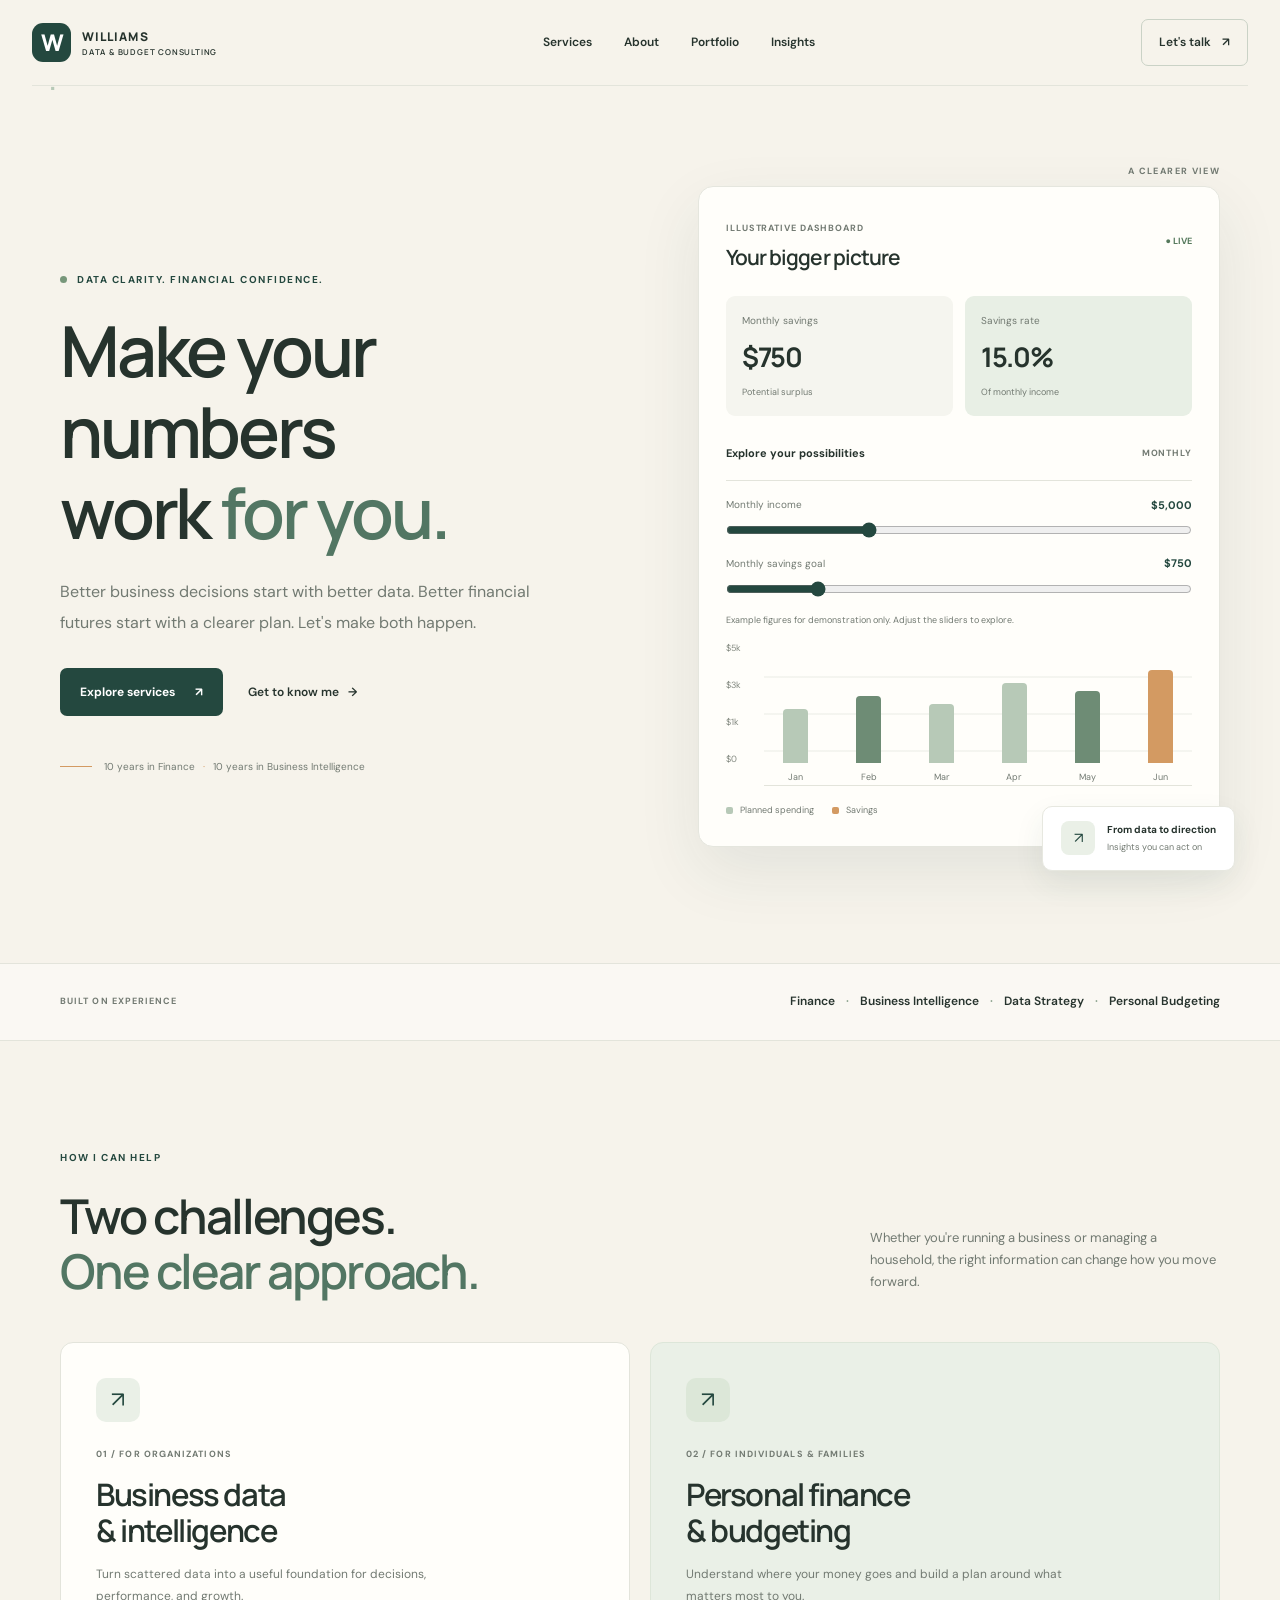
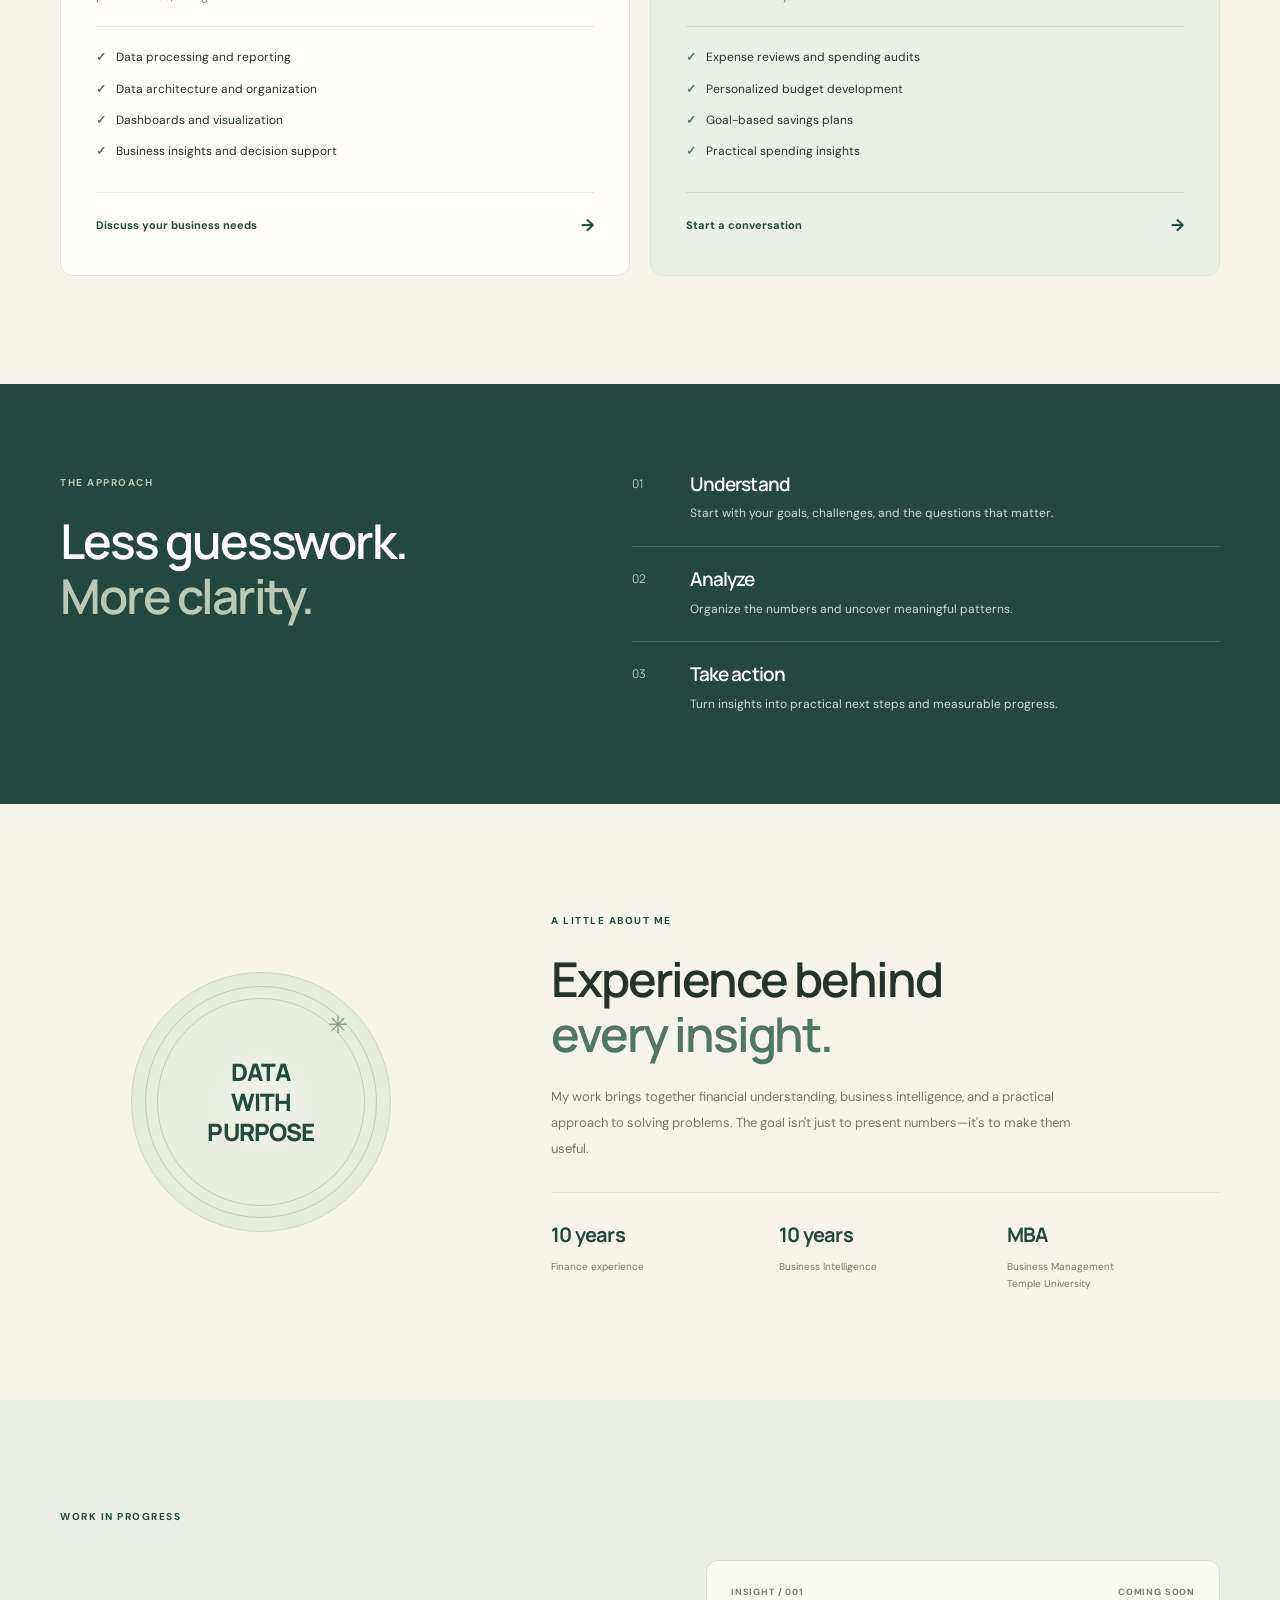
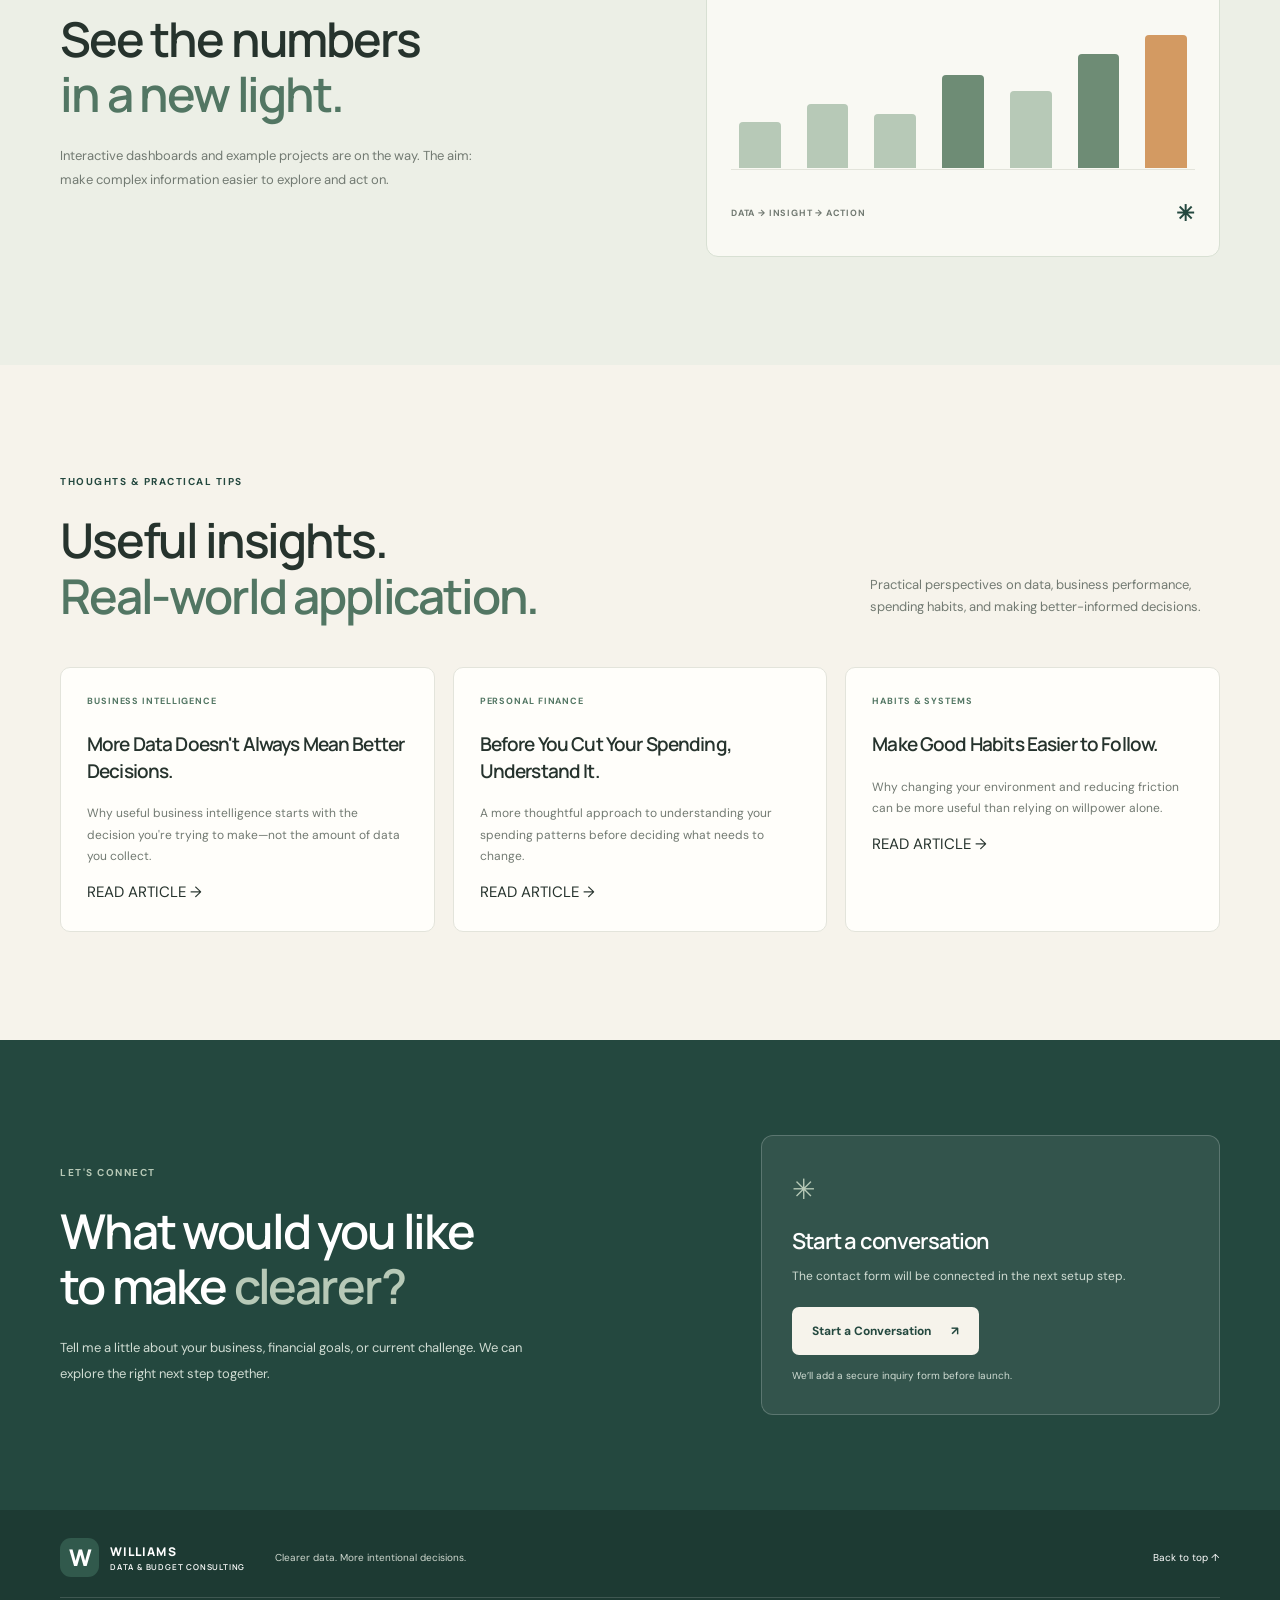
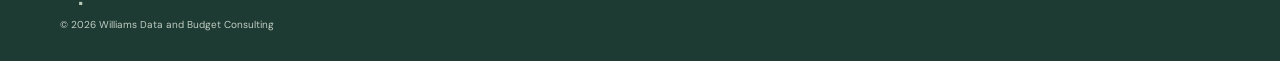
==== commit 4f3bfcc9: "Update index.html" ====
--- a/index.html
+++ b/index.html
@@ -183,13 +183,34 @@
 
     <section class="insights section-wrap section-space" id="insights">
       <div class="section-heading">
-        <div><div class="eyebrow">THOUGHTS & PRACTICAL TIPS</div><h2>Useful insights.<br><span>Real-world application.</span></h2></div>
-        <p>Coming soon: ideas on data, business performance, spending habits, and making better-informed decisions.</p>
-      </div>
+        <div>
+          <div class="eyebrow">THOUGHTS & PRACTICAL TIPS</div>
+          <h2>Useful insights.<br><span>Real-world application.</span></h2>
+        </div>
+        <p>Practical perspectives on data, business performance, spending habits, and making better-informed decisions.</p>
+      </div>
+
       <div class="insight-grid">
-        <article><span>BUSINESS INTELLIGENCE</span><h3>Better dashboards start with better questions.</h3><p>A look at how clear business questions make reports more useful.</p><small>ARTICLE COMING SOON</small></article>
-        <article><span>PERSONAL FINANCE</span><h3>A budget should reflect your priorities.</h3><p>How to build a spending plan around the life you want.</p><small>ARTICLE COMING SOON</small></article>
-        <article><span>DATA STRATEGY</span><h3>From information overload to useful insight.</h3><p>Ways to turn scattered numbers into a clearer picture.</p><small>ARTICLE COMING SOON</small></article>
+        <article>
+          <span>BUSINESS INTELLIGENCE</span>
+          <h3>More Data Doesn't Always Mean Better Decisions.</h3>
+          <p>Why useful business intelligence starts with the decision you're trying to make—not the amount of data you collect.</p>
+          <a href="articles/more-data-better-decisions.html">READ ARTICLE &rarr;</a>
+        </article>
+
+        <article>
+          <span>PERSONAL FINANCE</span>
+          <h3>Before You Cut Your Spending, Understand It.</h3>
+          <p>A more thoughtful approach to understanding your spending patterns before deciding what needs to change.</p>
+          <a href="articles/understand-your-spending.html">READ ARTICLE &rarr;</a>
+        </article>
+
+        <article>
+          <span>HABITS & SYSTEMS</span>
+          <h3>Make Good Habits Easier to Follow.</h3>
+          <p>Why changing your environment and reducing friction can be more useful than relying on willpower alone.</p>
+          <a href="articles/make-good-habits-easier.html">READ ARTICLE &rarr;</a>
+        </article>
       </div>
     </section>
 
